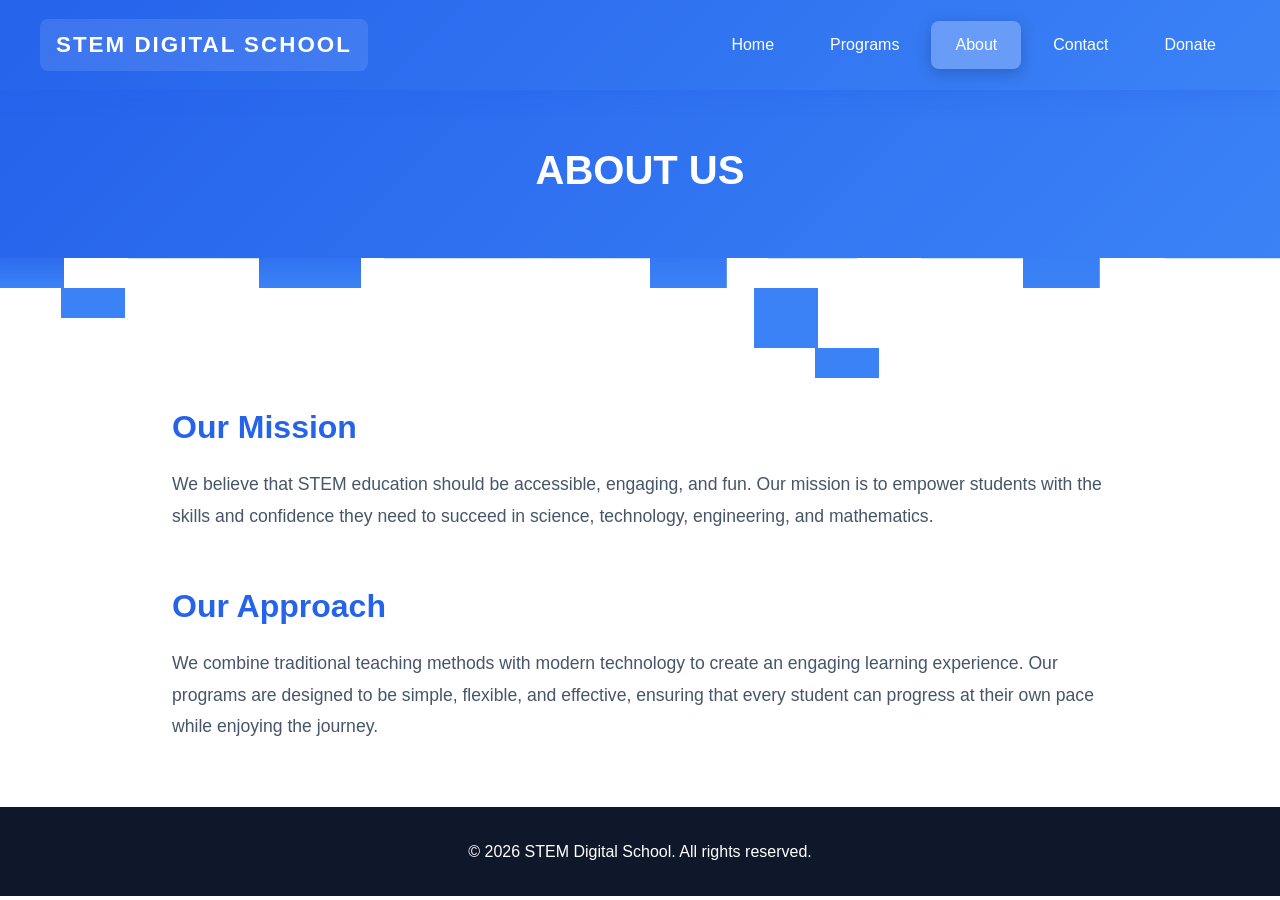
==== about.html @ c4c8b848 "initial commit" ====
<!DOCTYPE html>
<html lang="en">
<head>
    <meta charset="UTF-8">
    <meta name="viewport" content="width=device-width, initial-scale=1.0">
    <title>About - STEM Digital School</title>
    <link rel="stylesheet" href="styles.css">
</head>
<body>
    <nav class="navbar">
        <div class="nav-container">
            <div class="logo">STEM Digital School</div>
            <ul class="nav-menu">
                <li><a href="index.html">Home</a></li>
                <li><a href="programs.html">Programs</a></li>
                <li><a href="about.html" class="active">About</a></li>
                <li><a href="contact.html">Contact</a></li>
                <li><a href="donation.html">Donate</a></li>
            </ul>
        </div>
    </nav>

    <section class="page-header">
        <h1>ABOUT US</h1>
    </section>

    <section class="about-content">
        <div class="about-section">
            <h2>Our Mission</h2>
            <p>We believe that STEM education should be accessible, engaging, and fun. Our mission is to empower students with the skills and confidence they need to succeed in science, technology, engineering, and mathematics.</p>
        </div>


        <div class="about-section">
            <h2>Our Approach</h2>
            <p>We combine traditional teaching methods with modern technology to create an engaging learning experience. Our programs are designed to be simple, flexible, and effective, ensuring that every student can progress at their own pace while enjoying the journey.</p>
        </div>
    </section>

    <footer>
        <p>&copy; 2026 STEM Digital School. All rights reserved.</p>
    </footer>

    <script src="script.js"></script>
</body>
</html>
---- styles.css ----
* {
    margin: 0;
    padding: 0;
    box-sizing: border-box;
}

:root {
    --primary-blue: #2563eb;
    --dark-bg: #0f172a;
    --light-text: #f8fafc;
    --gray-text: #94a3b8;
    --accent-blue: #3b82f6;
}

body {
    font-family: 'Segoe UI', Tahoma, Geneva, Verdana, sans-serif;
    background-color: #ffffff;
    color: #1e293b;
    line-height: 1.6;
}

/* Navigation */
.navbar {
    background: linear-gradient(135deg, var(--primary-blue) 0%, var(--accent-blue) 100%);
    padding: 1.2rem 2rem;
    position: sticky;
    top: 0;
    z-index: 100;
    box-shadow: 0 4px 20px rgba(37, 99, 235, 0.3);
    backdrop-filter: blur(10px);
}

.nav-container {
    max-width: 1200px;
    margin: 0 auto;
    display: flex;
    justify-content: space-between;
    align-items: center;
}

.logo {
    color: white;
    font-size: 1.4rem;
    font-weight: bold;
    letter-spacing: 2px;
    text-transform: uppercase;
    position: relative;
    padding: 0.5rem 1rem;
    background: rgba(255, 255, 255, 0.1);
    border-radius: 8px;
    transition: all 0.3s ease;
}

.logo:hover {
    background: rgba(255, 255, 255, 0.2);
    transform: scale(1.05);
}

.nav-menu {
    display: flex;
    list-style: none;
    gap: 0.5rem;
}

.nav-menu li {
    position: relative;
}

.nav-menu a {
    color: white;
    text-decoration: none;
    transition: all 0.3s ease;
    font-weight: 500;
    padding: 0.7rem 1.5rem;
    border-radius: 8px;
    display: block;
    position: relative;
    overflow: hidden;
}

.nav-menu a::before {
    content: '';
    position: absolute;
    top: 0;
    left: -100%;
    width: 100%;
    height: 100%;
    background: rgba(255, 255, 255, 0.2);
    transition: left 0.3s ease;
    z-index: -1;
}

.nav-menu a:hover::before {
    left: 0;
}

.nav-menu a:hover {
    transform: translateY(-2px);
}

.nav-menu a.active {
    background: rgba(255, 255, 255, 0.25);
    box-shadow: 0 4px 15px rgba(0, 0, 0, 0.2);
}

/* Hero Section */
.hero {
    background: linear-gradient(135deg, var(--primary-blue) 0%, var(--accent-blue) 100%);
    color: white;
    padding: 4rem 2rem 4rem 2rem;
    text-align: center;
    position: relative;
    overflow: visible;
}

.hero::after {
    content: '';
    position: absolute;
    bottom: -120px;
    left: 0;
    width: 100%;
    height: 120px;
    z-index: 1;
    background-image:
        /* Block 1 - left side, 1 block down */
        linear-gradient(#2d6cee, #3b82f6),
        /* Block 2 - left side, 2 blocks down */
        linear-gradient(#3b82f6, #3b82f6),
        /* Block 3 - center-left, 1 block down */
        linear-gradient(#3072f0, #3b82f6),
        /* Block 4 - center, 1 block down */
        linear-gradient(#3578f3, #3b82f6),
        /* Block 5 - center-right, 2 blocks down */
        linear-gradient(#3b82f6, #3b82f6),
        /* Block 6 - center-right, 3 blocks down */
        linear-gradient(#3b82f6, #3b82f6),
        /* Block 7 - center-right, 4 blocks down */
        linear-gradient(#3b82f6, #3b82f6),
        /* Block 8 - right side, 1 block down */
        linear-gradient(#387ef5, #3b82f6);
    background-size:
        5% 30px,
        5% 30px,
        8% 30px,
        6% 30px,
        5% 30px,
        5% 30px,
        5% 30px,
        6% 30px;
    background-position:
        0% 0%,
        5% 30px,
        22% 0%,
        54% 0%,
        62% 30px,
        62% 60px,
        67% 90px,
        85% 0%;
    background-repeat: no-repeat;
}

.hero::before {
    content: '';
    position: absolute;
    bottom: 0;
    left: 0;
    width: 100%;
    height: 1px;
    z-index: 1;
    background: transparent;
    box-shadow: 
        0 0 0 1000px #3b82f6;
    clip-path: polygon(
        0% 0%, 0% 100%, 5% 100%, 5% 0%,
        10% 0%, 10% 100%, 22% 100%, 22% 0%,
        30% 0%, 30% 100%, 54% 100%, 54% 0%,
        60% 0%, 60% 100%, 67% 100%, 67% 0%,
        72% 0%, 72% 100%, 85% 100%, 85% 0%,
        91% 0%, 91% 100%, 100% 100%, 100% 0%
    );
}

.hero-content {
    max-width: 1200px;
    margin: 0 auto;
    position: relative;
    z-index: 2;
}

.glitch-text {
    font-size: 3.5rem;
    font-weight: bold;
    letter-spacing: 3px;
    margin-bottom: 1rem;
    text-transform: uppercase;
}

.subtitle {
    font-size: 1.3rem;
    margin-bottom: 2rem;
    opacity: 0.9;
}

.cta-button {
    background-color: white;
    color: var(--primary-blue);
    border: none;
    padding: 1rem 2.5rem;
    font-size: 1rem;
    font-weight: bold;
    border-radius: 50px;
    cursor: pointer;
    transition: transform 0.3s, box-shadow 0.3s;
}

.cta-button:hover {
    transform: translateY(-2px);
    box-shadow: 0 10px 25px rgba(0, 0, 0, 0.2);
}

.hero-graphic {
    margin-top: 2rem;
}

.pixel-character {
    width: 150px;
    height: 150px;
    background: linear-gradient(45deg, #60a5fa 25%, transparent 25%),
                linear-gradient(-45deg, #60a5fa 25%, transparent 25%),
                linear-gradient(45deg, transparent 75%, #60a5fa 75%),
                linear-gradient(-45deg, transparent 75%, #60a5fa 75%);
    background-size: 20px 20px;
    background-position: 0 0, 0 10px, 10px -10px, -10px 0px;
    margin: 0 auto;
    border-radius: 10px;
    animation: float 3s ease-in-out infinite;
}

@keyframes float {
    0%, 100% { transform: translateY(0); }
    50% { transform: translateY(-20px); }
}

/* Features Section */
.features {
    max-width: 1200px;
    margin: 9rem auto 4rem auto;
    padding: 0 2rem;
    display: grid;
    grid-template-columns: repeat(auto-fit, minmax(280px, 1fr));
    gap: 2rem;
}

.feature-card {
    background: white;
    padding: 2rem;
    border-radius: 10px;
    box-shadow: 0 4px 15px rgba(0, 0, 0, 0.1);
    transition: transform 0.3s;
}

.feature-card:hover {
    transform: translateY(-5px);
}

.card-number {
    font-size: 3rem;
    font-weight: bold;
    color: var(--primary-blue);
    opacity: 0.2;
    margin-bottom: 1rem;
}

.feature-card h3 {
    font-size: 1.3rem;
    margin-bottom: 0.5rem;
    color: var(--dark-bg);
}

/* Why Us Section */
.why-us {
    max-width: 1200px;
    margin: 4rem auto;
    padding: 0 2rem;
}

.why-us h2 {
    text-align: center;
    font-size: 2.5rem;
    margin-bottom: 2rem;
    color: var(--dark-bg);
}

.why-grid {
    display: grid;
    grid-template-columns: repeat(auto-fit, minmax(300px, 1fr));
    gap: 2rem;
}

.why-card {
    padding: 3rem 2rem;
    border-radius: 10px;
    color: white;
}

.why-card.blue {
    background-color: var(--primary-blue);
}

.why-card.dark {
    background-color: var(--dark-bg);
}

.why-card h3 {
    font-size: 1.8rem;
    margin-bottom: 1rem;
}

/* CTA Section */
.cta-section {
    background-color: var(--primary-blue);
    color: white;
    text-align: center;
    padding: 4rem 2rem;
    margin-top: 4rem;
}

.cta-section h2 {
    font-size: 2rem;
    margin-bottom: 2rem;
}

/* Page Header */
.page-header {
    background: linear-gradient(135deg, var(--primary-blue) 0%, var(--accent-blue) 100%);
    color: white;
    padding: 3rem 2rem 3rem 2rem;
    text-align: center;
    position: relative;
    overflow: visible;
}

.page-header::after {
    content: '';
    position: absolute;
    bottom: -120px;
    left: 0;
    width: 100%;
    height: 120px;
    z-index: 1;
    background-image:
        /* Block 1 - left side, 1 block down */
        linear-gradient(#2d6cee, #3b82f6),
        /* Block 2 - left side, 2 blocks down */
        linear-gradient(#3b82f6, #3b82f6),
        /* Block 3 - center-left, 1 block down */
        linear-gradient(#3072f0, #3b82f6),
        /* Block 4 - center, 1 block down */
        linear-gradient(#3578f3, #3b82f6),
        /* Block 5 - center-right, 2 blocks down */
        linear-gradient(#3b82f6, #3b82f6),
        /* Block 6 - center-right, 3 blocks down */
        linear-gradient(#3b82f6, #3b82f6),
        /* Block 7 - center-right, 4 blocks down */
        linear-gradient(#3b82f6, #3b82f6),
        /* Block 8 - right side, 1 block down */
        linear-gradient(#387ef5, #3b82f6);
    background-size:
        5% 30px,
        5% 30px,
        8% 30px,
        6% 30px,
        5% 30px,
        5% 30px,
        5% 30px,
        6% 30px;
    background-position:
        0% 0%,
        5% 30px,
        22% 0%,
        54% 0%,
        62% 30px,
        62% 60px,
        67% 90px,
        85% 0%;
    background-repeat: no-repeat;
}

.page-header::before {
    content: '';
    position: absolute;
    bottom: 0;
    left: 0;
    width: 100%;
    height: 1px;
    z-index: 1;
    background: transparent;
    box-shadow: 
        0 0 0 1000px #3b82f6;
    clip-path: polygon(
        0% 0%, 0% 100%, 5% 100%, 5% 0%,
        10% 0%, 10% 100%, 22% 100%, 22% 0%,
        30% 0%, 30% 100%, 54% 100%, 54% 0%,
        60% 0%, 60% 100%, 67% 100%, 67% 0%,
        72% 0%, 72% 100%, 85% 100%, 85% 0%,
        91% 0%, 91% 100%, 100% 100%, 100% 0%
    );
}

.page-header h1 {
    font-size: 2.5rem;
    margin-bottom: 0.5rem;
}

.session-info {
    font-size: 1rem;
    opacity: 0.9;
}

/* Programs List */
.programs-list {
    max-width: 900px;
    margin: 9rem auto 3rem auto;
    padding: 0 2rem;
}

.program-item {
    display: flex;
    align-items: center;
    gap: 2rem;
    padding: 1.5rem;
    background: white;
    border-radius: 10px;
    margin-bottom: 1rem;
    box-shadow: 0 2px 10px rgba(0, 0, 0, 0.1);
    transition: transform 0.3s;
}

.program-item:hover {
    transform: translateX(5px);
}

.program-code {
    padding-left: 28px;
    font-weight: bold;
    color: var(--primary-blue);
    font-size: 1.2rem;
    min-width: 60px;
}

.program-details {
    flex: 1;
}

.program-details h3 {
    font-size: 1.2rem;
    margin-bottom: 0.3rem;
    color: var(--dark-bg);
}

.program-details p {
    color: var(--gray-text);
    font-size: 0.9rem;
}

.arrow-btn {
    background: var(--primary-blue);
    color: white;
    border: none;
    width: 40px;
    height: 40px;
    border-radius: 50%;
    font-size: 1.2rem;
    cursor: pointer;
    transition: background 0.3s;
}

.arrow-btn:hover {
    background: var(--accent-blue);
}

/* About Content */
.about-content {
    max-width: 1000px;
    margin: 9rem auto 3rem auto;
    padding: 0 2rem;
}

.about-section {
    margin-bottom: 3rem;
}

.about-section h2 {
    font-size: 2rem;
    color: var(--primary-blue);
    margin-bottom: 1rem;
}

.about-section p {
    font-size: 1.1rem;
    line-height: 1.8;
    color: #475569;
}

.offer-grid {
    display: grid;
    grid-template-columns: repeat(auto-fit, minmax(220px, 1fr));
    gap: 1.5rem;
    margin-top: 1.5rem;
}

.offer-item {
    background: #f8fafc;
    padding: 1.5rem;
    border-radius: 8px;
    border-left: 4px solid var(--primary-blue);
}

.offer-item h3 {
    font-size: 1.1rem;
    margin-bottom: 0.5rem;
    color: var(--dark-bg);
}

.offer-item p {
    font-size: 0.95rem;
    color: var(--gray-text);
}

/* Contact Content */
.contact-content {
    max-width: 1000px;
    margin: 9rem auto 3rem auto;
    padding: 0 2rem;
}

.contact-form-container {
    display: grid;
    grid-template-columns: 1fr 1fr;
    gap: 3rem;
}

.contact-form {
    background: white;
    padding: 2rem;
    border-radius: 10px;
    box-shadow: 0 4px 15px rgba(0, 0, 0, 0.1);
}

.form-group {
    margin-bottom: 1.5rem;
}

.form-group label {
    display: block;
    margin-bottom: 0.5rem;
    font-weight: 600;
    color: var(--dark-bg);
}

.form-group input,
.form-group select,
.form-group textarea {
    width: 100%;
    padding: 0.8rem;
    border: 2px solid #e2e8f0;
    border-radius: 5px;
    font-size: 1rem;
    transition: border-color 0.3s;
}

.form-group input:focus,
.form-group select:focus,
.form-group textarea:focus {
    outline: none;
    border-color: var(--primary-blue);
}

.contact-info {
    background: var(--primary-blue);
    color: white;
    padding: 2rem;
    border-radius: 10px;
    height: fit-content;
}

.contact-info h3 {
    font-size: 1.5rem;
    margin-bottom: 1rem;
}

.contact-info p {
    margin-bottom: 1.5rem;
    opacity: 0.9;
}

.info-item {
    margin-bottom: 1rem;
    padding: 0.5rem 0;
    border-bottom: 1px solid rgba(255, 255, 255, 0.2);
}

/* Donation Content */
.donation-content {
    max-width: 1200px;
    margin: 9rem auto 3rem auto;
    padding: 0 2rem;
}

.donation-container {
    display: grid;
    grid-template-columns: 1fr 1fr;
    gap: 4rem;
    align-items: start;
}

.donation-info {
    margin-top: 200px;
}

.donation-info h2 {
    font-size: 2rem;
    color: var(--primary-blue);
    margin-bottom: 1rem;
}

.donation-info > p {
    font-size: 1.1rem;
    line-height: 1.8;
    color: #475569;
    margin-bottom: 2rem;
}

.impact-list {
    display: flex;
    flex-direction: column;
    gap: 1.5rem;
    margin-bottom: 2rem;
}

.impact-item {
    background: #f8fafc;
    padding: 1.5rem;
    border-radius: 8px;
    border-left: 4px solid var(--primary-blue);
}

.impact-item h3 {
    font-size: 1.2rem;
    margin-bottom: 0.5rem;
    color: var(--dark-bg);
}

.impact-item p {
    font-size: 0.95rem;
    color: var(--gray-text);
    line-height: 1.6;
}

.donation-note {
    background: linear-gradient(135deg, var(--primary-blue) 0%, var(--accent-blue) 100%);
    color: white;
    padding: 1.5rem;
    border-radius: 8px;
    margin-top: 2rem;
}

.donation-note p {
    font-size: 1rem;
    line-height: 1.7;
    margin: 0;
}

.donation-note strong {
    font-size: 1.1rem;
}

.donation-frame {
    margin-top: 140px;
    display: flex;
    justify-content: center;
    align-items: flex-start;
    background: white;
    padding: 2rem;
    border-radius: 10px;
    box-shadow: 0 4px 15px rgba(0, 0, 0, 0.1);
}

.donation-frame iframe {
    height: 700px;
    max-width: 100%;
    border-radius: 8px;
}



/* Footer */
footer {
    background-color: var(--dark-bg);
    color: white;
    text-align: center;
    padding: 2rem;
    margin-top: 4rem;
}

/* Responsive */
@media (max-width: 768px) {
    .glitch-text {
        font-size: 2rem;
    }
    
    .nav-menu {
        gap: 0.3rem;
        flex-wrap: wrap;
    }
    
    .nav-menu a {
        padding: 0.5rem 1rem;
        font-size: 0.9rem;
    }
    
    .logo {
        font-size: 1rem;
        padding: 0.4rem 0.8rem;
    }
    
    .contact-form-container {
        grid-template-columns: 1fr;
    }
    
    .donation-container {
        grid-template-columns: 1fr;
        gap: 2rem;
    }
    
    .donation-frame iframe {
        width: 100%;
        max-width: 512px;
    }
    
    .program-item {
        flex-direction: column;
        text-align: center;
    }
    
    .hero::after,
    .page-header::after {
        bottom: -80px;
        height: 80px;
    }
    
    .hero::after,
    .page-header::after {
        background-size:
            6% 25px,
            6% 25px,
            10% 25px,
            8% 25px,
            6% 25px,
            6% 25px,
            6% 25px,
            8% 25px;
        background-position:
            0% 0%,
            6% 25px,
            22% 0%,
            52% 0%,
            60% 25px,
            60% 50px,
            66% 55px,
            83% 0%;
    }
    
    .features,
    .programs-list,
    .about-content,
    .contact-content {
        margin-top: 7rem;
    }
}
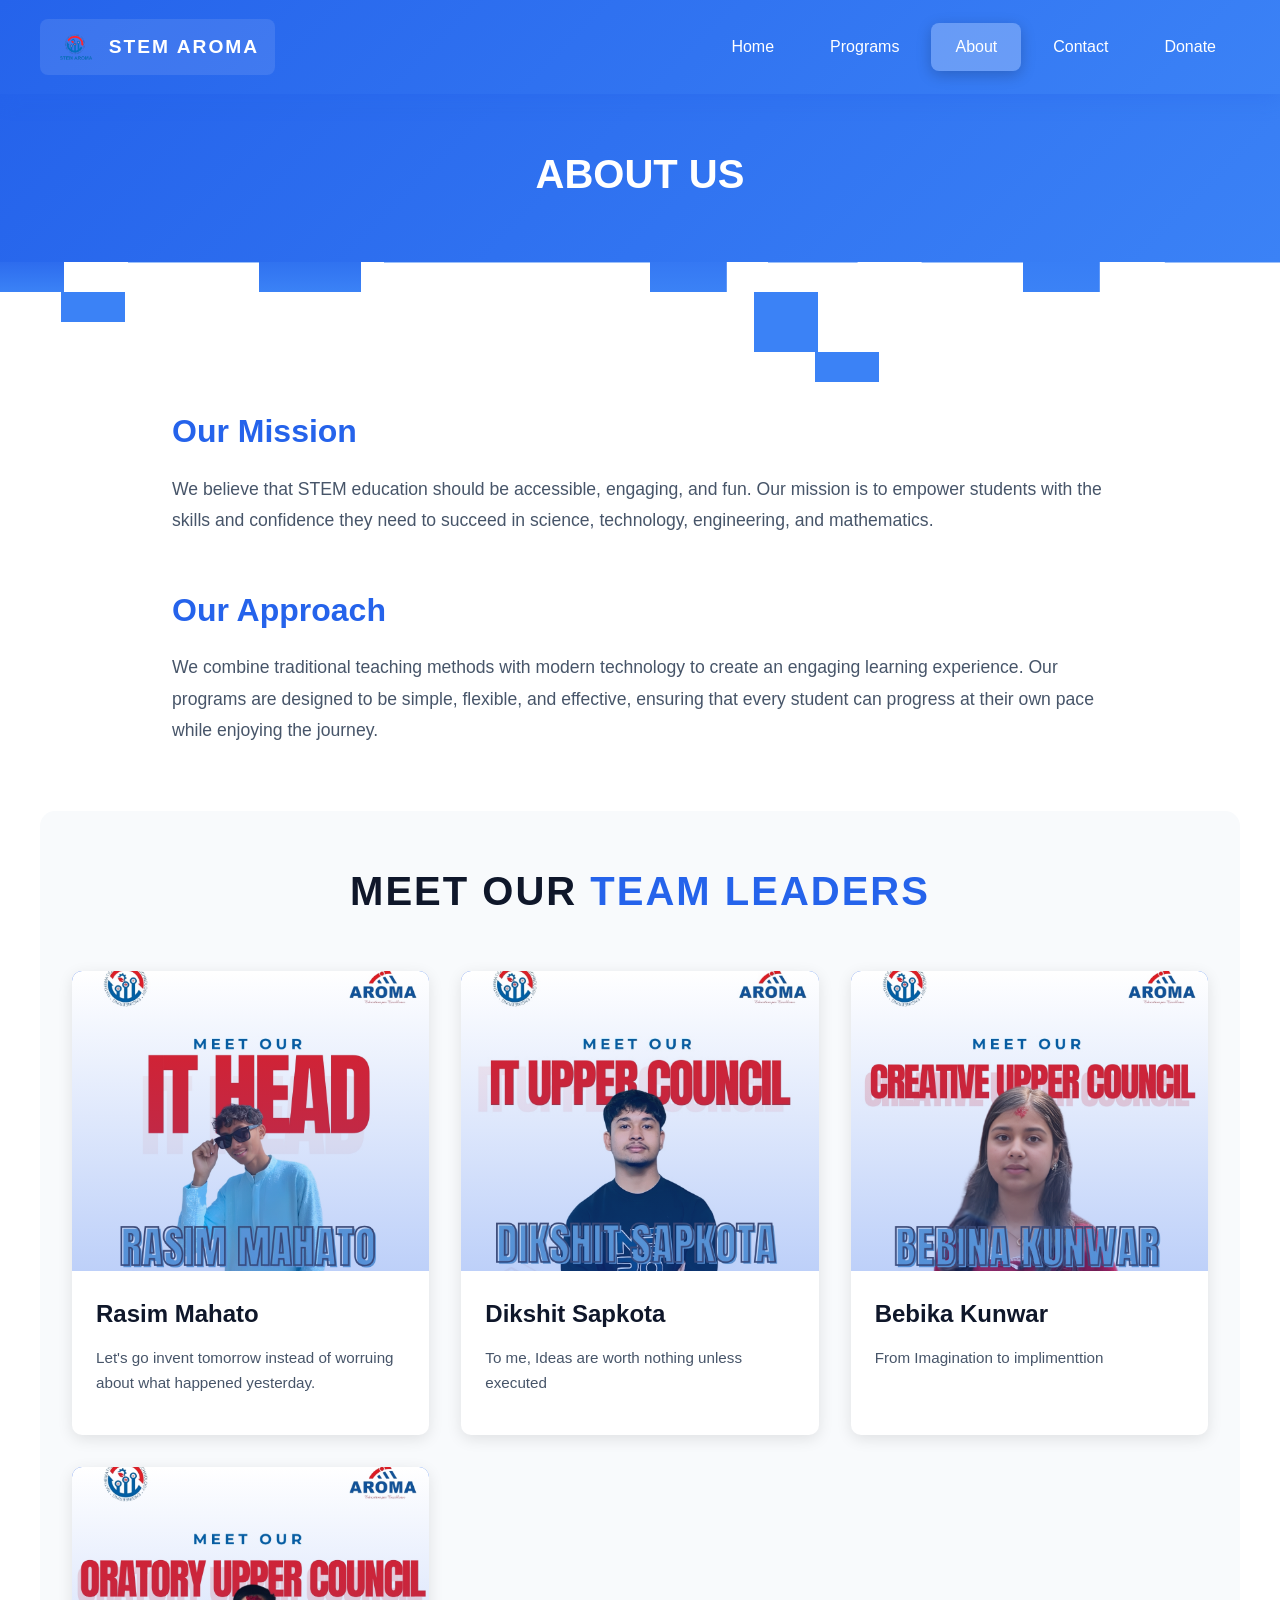
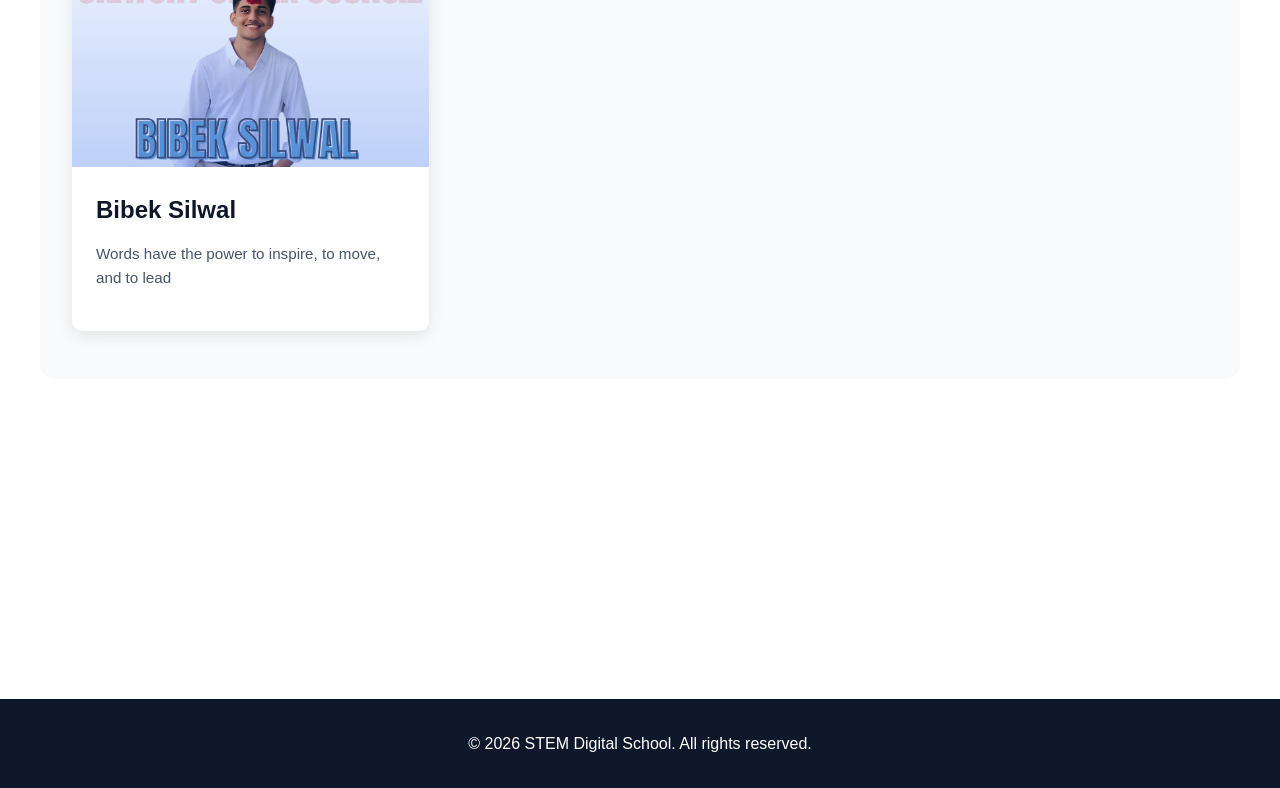
==== commit 73ecd746: "final version" ====
--- a/about.html
+++ b/about.html
@@ -5,11 +5,15 @@
     <meta name="viewport" content="width=device-width, initial-scale=1.0">
     <title>About - STEM Digital School</title>
     <link rel="stylesheet" href="styles.css">
+    <link rel="shortcut icon" href="images/logo.png" type="image.png">
 </head>
 <body>
     <nav class="navbar">
         <div class="nav-container">
-            <div class="logo">STEM Digital School</div>
+            <div class="logo">
+                <img src="images/logo.png" alt="STEM Aroma Logo" class="logo-img">
+                <span>STEM Aroma</span>
+            </div>
             <ul class="nav-menu">
                 <li><a href="index.html">Home</a></li>
                 <li><a href="programs.html">Programs</a></li>
@@ -30,12 +34,67 @@
             <p>We believe that STEM education should be accessible, engaging, and fun. Our mission is to empower students with the skills and confidence they need to succeed in science, technology, engineering, and mathematics.</p>
         </div>
 
-
         <div class="about-section">
             <h2>Our Approach</h2>
             <p>We combine traditional teaching methods with modern technology to create an engaging learning experience. Our programs are designed to be simple, flexible, and effective, ensuring that every student can progress at their own pace while enjoying the journey.</p>
         </div>
     </section>
+
+    <!-- TEAM SECTION  -->
+    <section class="team-section">
+        <h2 class="team-title">MEET OUR <span class="highlight">TEAM LEADERS</span></h2>
+        
+        <div class="team-grid">
+            <!-- Team Member 1  -->
+            <div class="team-card">
+                <div class="team-image">
+                    <img src="images/team/Rasim.jpg" alt="Rasim Mahato">
+                    <div class="team-overlay"></div>
+                </div>
+                <div class="team-info">
+                    <h3>Rasim Mahato</h3>
+                    <p class="team-bio">Let's go invent tomorrow instead of worruing about what happened yesterday.</p>
+                </div>
+            </div>
+
+            <!-- Team Member 2 -->
+            <div class="team-card">
+                <div class="team-image">
+                    <img src="images/team/bauna.jpg" alt="Dikshit Sapkota">
+                    <div class="team-overlay"></div>
+                </div>
+                <div class="team-info">
+                    <h3>Dikshit Sapkota</h3>
+                    <p class="team-bio">To me, Ideas are worth nothing unless executed</p>
+                </div>
+            </div>
+
+            <!-- Team Member -->
+            <div class="team-card">
+                <div class="team-image">
+                    <img src="images/team/bebina.jpg" alt="Bebika Kunwar">
+                    <div class="team-overlay"></div>
+                </div>
+                <div class="team-info">
+                    <h3>Bebika Kunwar</h3>
+                    <p class="team-bio">From Imagination to implimenttion</p>
+                </div>
+            </div>
+
+            <!-- Team Member 4 - EDIT THIS -->
+            <div class="team-card">
+                <div class="team-image">
+                    <img src="images/team/bibek.jpg" alt="Bibek Silwal">
+                    <div class="team-overlay"></div>
+                </div>
+                <div class="team-info">
+                    <h3>Bibek Silwal</h3>
+                    <p class="team-bio">Words have the power to inspire, to move, and to lead</p>
+                </div>
+            </div>
+        </div>
+    </section>
+    <!-- END TEAM SECTION -->
 
     <footer>
         <p>&copy; 2026 STEM Digital School. All rights reserved.</p>
--- a/styles.css
+++ b/styles.css
@@ -40,7 +40,7 @@
 
 .logo {
     color: white;
-    font-size: 1.4rem;
+    font-size: 1.2rem;
     font-weight: bold;
     letter-spacing: 2px;
     text-transform: uppercase;
@@ -49,11 +49,20 @@
     background: rgba(255, 255, 255, 0.1);
     border-radius: 8px;
     transition: all 0.3s ease;
+    display: flex;
+    align-items: center;
+    gap: 0.8rem;
 }
 
 .logo:hover {
     background: rgba(255, 255, 255, 0.2);
     transform: scale(1.05);
+}
+
+.logo-img {
+    height: 40px;
+    width: auto;
+    filter: brightness(1.2);
 }
 
 .nav-menu {
@@ -181,6 +190,8 @@
 }
 
 .hero-content {
+    display: grid;
+    justify-content: center;
     max-width: 1200px;
     margin: 0 auto;
     position: relative;
@@ -218,27 +229,21 @@
     box-shadow: 0 10px 25px rgba(0, 0, 0, 0.2);
 }
 
-.hero-graphic {
-    margin-top: 2rem;
-}
-
-.pixel-character {
-    width: 150px;
-    height: 150px;
-    background: linear-gradient(45deg, #60a5fa 25%, transparent 25%),
-                linear-gradient(-45deg, #60a5fa 25%, transparent 25%),
-                linear-gradient(45deg, transparent 75%, #60a5fa 75%),
-                linear-gradient(-45deg, transparent 75%, #60a5fa 75%);
-    background-size: 20px 20px;
-    background-position: 0 0, 0 10px, 10px -10px, -10px 0px;
-    margin: 0 auto;
-    border-radius: 10px;
-    animation: float 3s ease-in-out infinite;
-}
-
-@keyframes float {
-    0%, 100% { transform: translateY(0); }
-    50% { transform: translateY(-20px); }
+.hero-logo {
+    margin-bottom: 2rem;
+    perspective: 1000px;
+}
+
+.hero-logo img {
+    width: 200px;
+    height: auto;
+    filter: drop-shadow(0 10px 30px rgba(0, 0, 0, 0.3));
+    transition: transform 0.1s ease, filter 0.3s ease;
+    transform-style: preserve-3d;
+}
+
+.hero-logo:hover img {
+    filter: drop-shadow(0 20px 50px rgba(0, 0, 0, 0.5)) drop-shadow(0 10px 30px rgba(59, 130, 246, 0.4));
 }
 
 /* Features Section */
@@ -600,6 +605,116 @@
     border-bottom: 1px solid rgba(255, 255, 255, 0.2);
 }
 
+/* Team Section */
+.team-section {
+    max-width: 1200px;
+    margin: 4rem auto;
+    padding: 3rem 2rem;
+    background: #f8fafc;
+    border-radius: 15px;
+}
+
+.team-title {
+    text-align: center;
+    font-size: 2.5rem;
+    margin-bottom: 3rem;
+    color: var(--dark-bg);
+    text-transform: uppercase;
+    letter-spacing: 2px;
+}
+
+.team-title .highlight {
+    color: var(--primary-blue);
+    font-weight: bold;
+}
+
+.team-grid {
+    display: grid;
+    grid-template-columns: repeat(auto-fit, minmax(280px, 1fr));
+    gap: 2rem;
+}
+
+.team-card {
+    background: white;
+    border-radius: 10px;
+    overflow: hidden;
+    box-shadow: 0 4px 15px rgba(0, 0, 0, 0.1);
+    transition: transform 0.3s ease, box-shadow 0.3s ease;
+}
+
+.team-card:hover {
+    transform: translateY(-10px);
+    box-shadow: 0 10px 30px rgba(0, 0, 0, 0.2);
+}
+
+.team-image {
+    position: relative;
+    width: 100%;
+    height: 300px;
+    overflow: hidden;
+    background: linear-gradient(135deg, var(--primary-blue) 0%, var(--accent-blue) 100%);
+}
+
+.team-image img {
+    width: 100%;
+    height: 130%;
+    object-fit: cover;
+    object-position: center 45%;
+    transition: transform 0.3s ease;
+}
+
+.team-card:hover .team-image img {
+    transform: scale(1.1);
+}
+
+.team-overlay {
+    position: absolute;
+    top: 0;
+    left: 0;
+    width: 100%;
+    height: 100%;
+    background: linear-gradient(to bottom, transparent 0%, rgba(37, 99, 235, 0.3) 100%);
+}
+
+.team-info {
+    padding: 1.5rem;
+}
+
+.team-info h3 {
+    font-size: 1.5rem;
+    color: var(--dark-bg);
+    margin-bottom: 0.8rem;
+}
+
+.team-bio {
+    font-size: 0.95rem;
+    color: #475569;
+    line-height: 1.6;
+    margin-bottom: 1rem;
+}
+
+.team-details {
+    list-style: none;
+    padding: 0;
+    margin: 0;
+}
+
+.team-details li {
+    font-size: 0.9rem;
+    color: var(--gray-text);
+    padding: 0.3rem 0;
+    border-bottom: 1px solid #e2e8f0;
+}
+
+.team-details li:last-child {
+    border-bottom: none;
+}
+
+.team-details strong {
+    color: var(--primary-blue);
+    font-weight: 600;
+}
+
 /* Donation Content */
 .donation-content {
     max-width: 1200px;
@@ -700,7 +815,7 @@
     color: white;
     text-align: center;
     padding: 2rem;
-    margin-top: 4rem;
+    margin-top: 20rem;
 }
 
 /* Responsive */
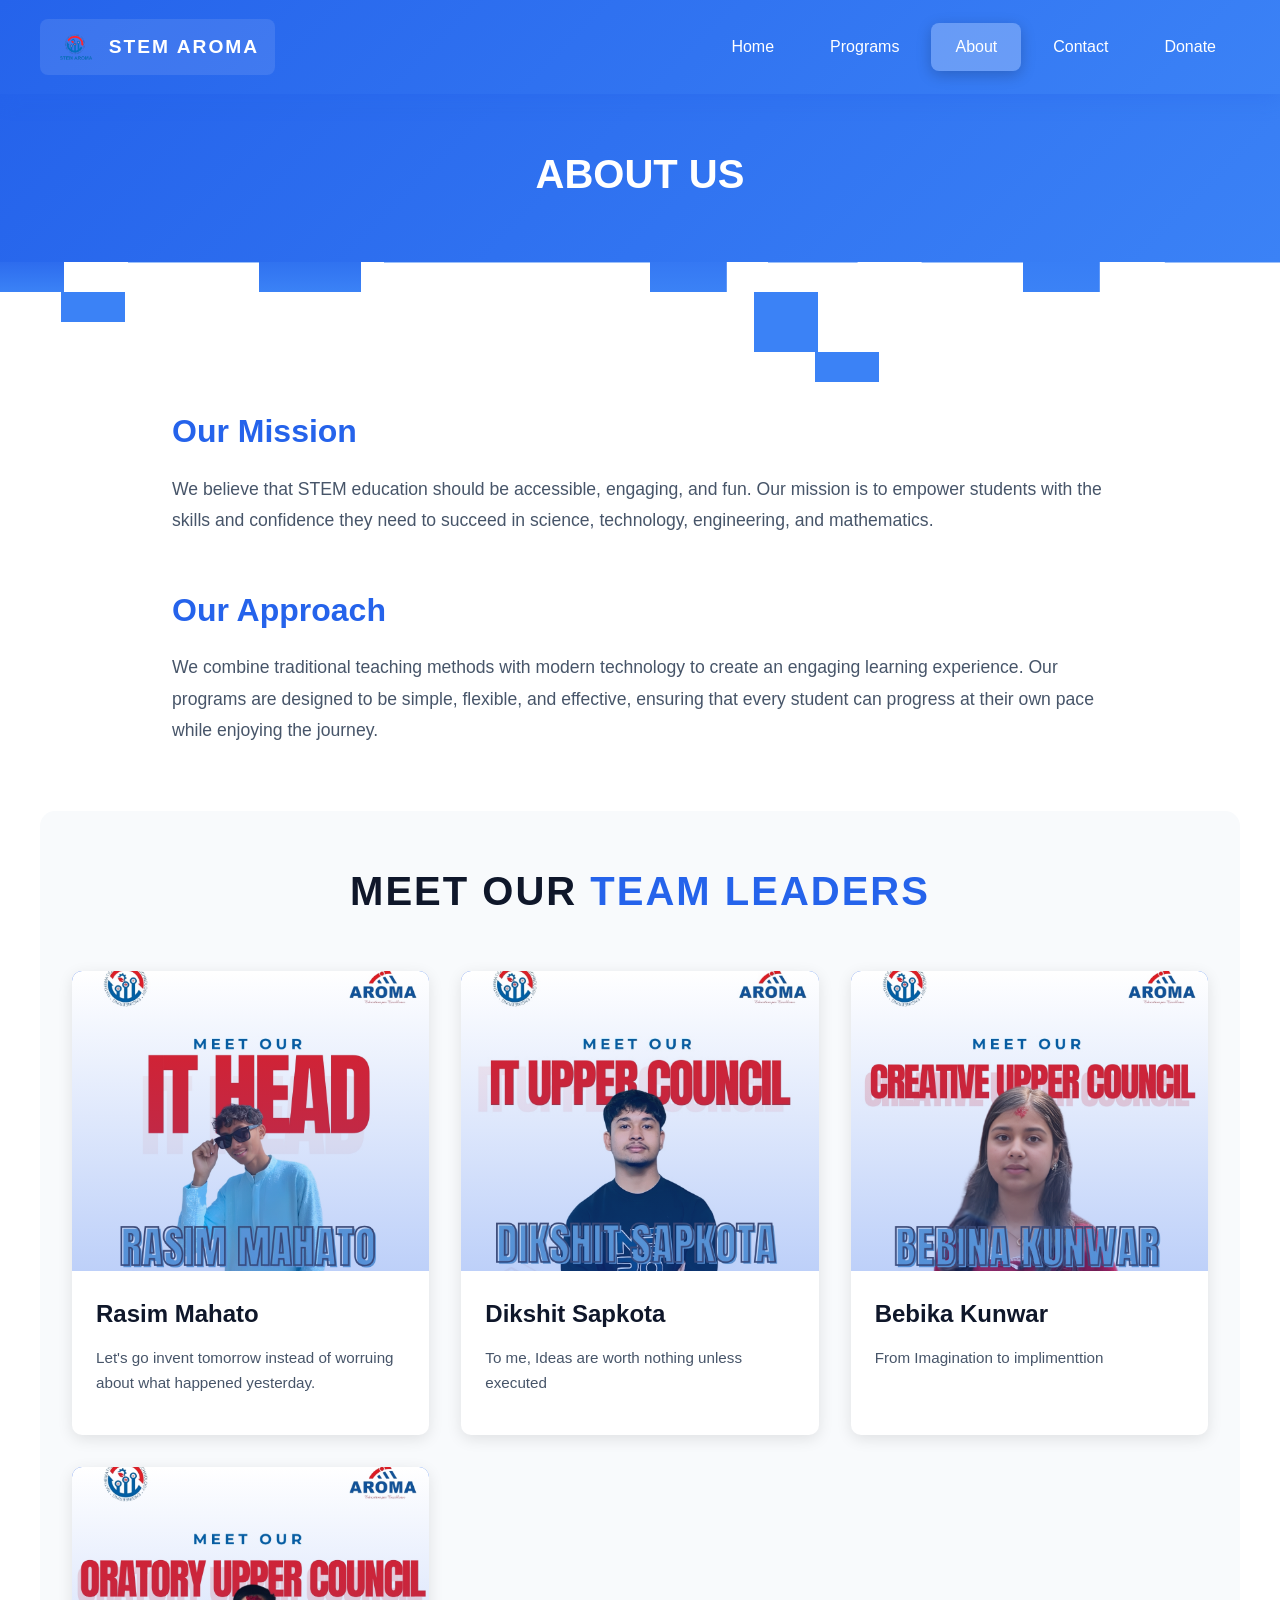
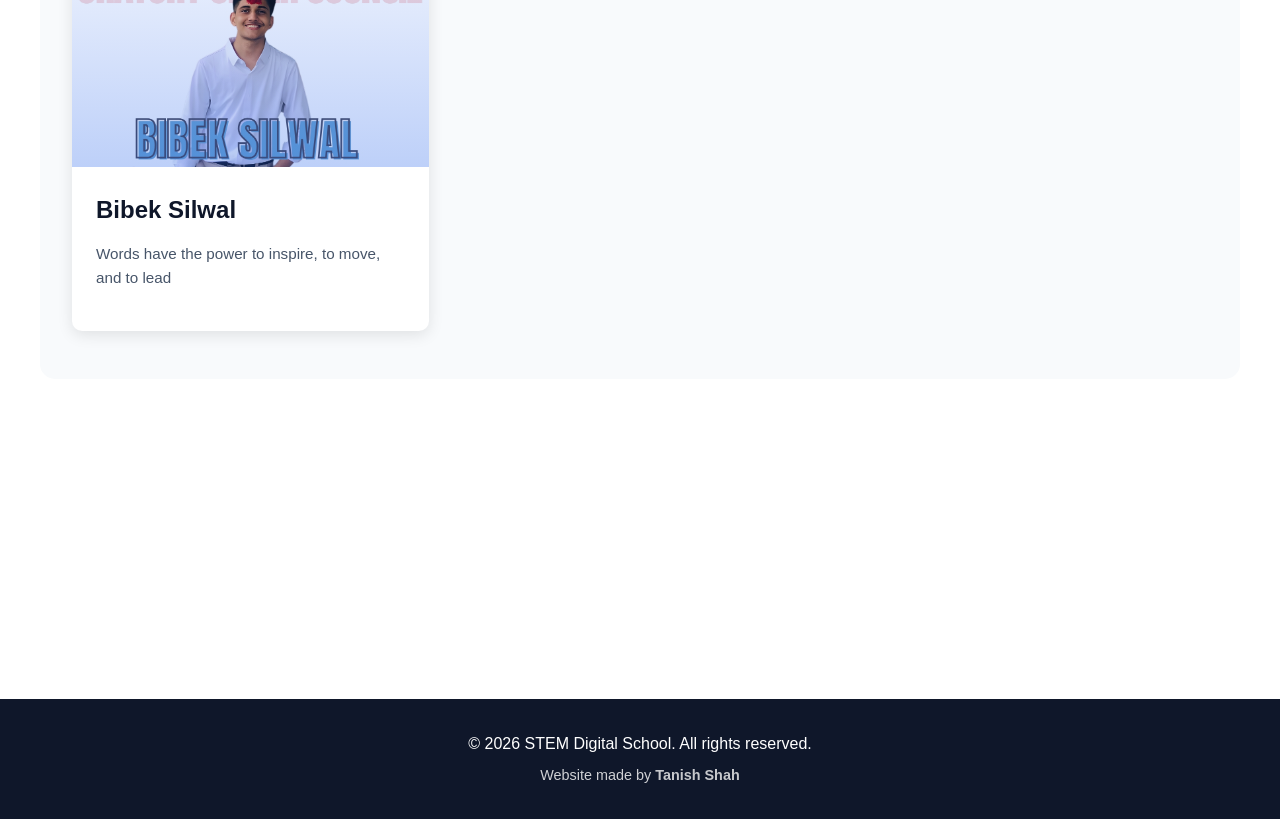
==== commit 88e3023e: "edited the footer" ====
--- a/about.html
+++ b/about.html
@@ -98,6 +98,7 @@
 
     <footer>
         <p>&copy; 2026 STEM Digital School. All rights reserved.</p>
+        <p class="footer-credit">Website made by <a href="https://www.instagram.com/tanish_shah.100/" target="_blank" rel="noopener noreferrer">Tanish Shah</a></p>
     </footer>
 
     <script src="script.js"></script>
--- a/styles.css
+++ b/styles.css
@@ -818,6 +818,24 @@
     margin-top: 20rem;
 }
 
+.footer-credit {
+    margin-top: 0.5rem;
+    font-size: 0.9rem;
+    opacity: 0.8;
+}
+
+.footer-credit a {
+    color: whitesmoke;
+    text-decoration: none;
+    font-weight: 600;
+    transition: color 0.3s ease;
+}
+
+.footer-credit a:hover {
+    color: #60a5fa;
+    text-decoration: none;
+}
+
 /* Responsive */
 @media (max-width: 768px) {
     .glitch-text {
